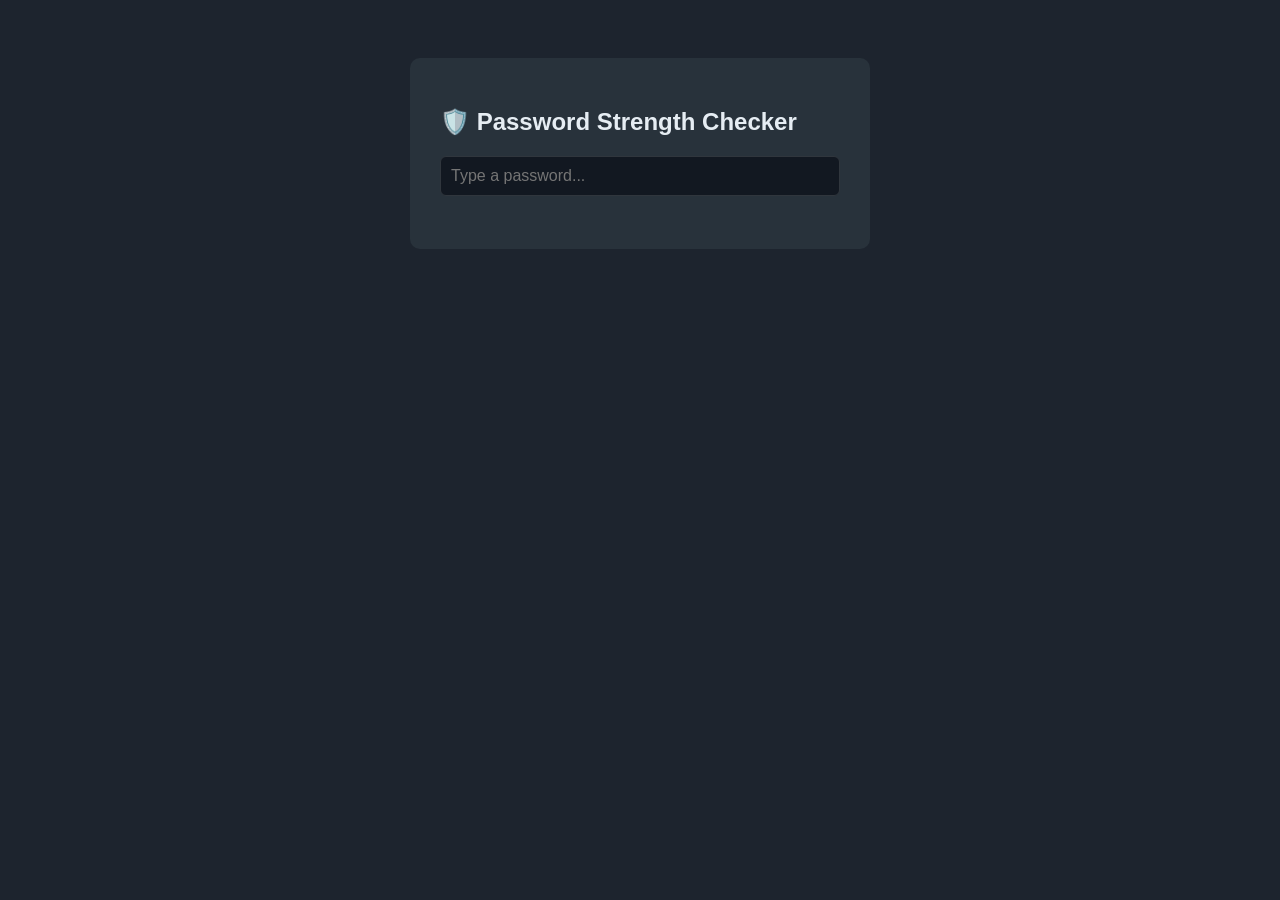
==== index.html @ 9006bfb0 "fix eye icon bug" ====
<!DOCTYPE html>
<html lang="en">

<head>
  <meta charset="UTF-8">
  <title>Personal Security Checkup</title>
  <style>
    body {
      font-family: Arial, sans-serif;
      background: #1d242e;
      color: #e6edf3;
      display: flex;
      justify-content: center;
      padding-top: 50px;
    }

    .card {
      background: #28323b;
      padding: 30px;
      border-radius: 10px;
      width: 400px;
    }

    input {
      width: 100%;
      padding: 10px;
      font-size: 16px;
      border-radius: 6px;
      border: 1px solid #30363d;
      background: #121821;
      color: white;
      box-sizing: border-box;
      padding-right: 35px;
      /* so the text don't run under the icon */
    }

    .input-wrapper {
      position: relative;
    }

    #toggleVisibility {
      display: none;
      position: absolute;
      right: 10px;
      top: 50%;
      transform: translateY(-50%);
      cursor: pointer;
      user-select: none;

    }

    #toggleVisibility svg {
      color: #8b949e;
    }

    #toggleVisibility:hover svg {
      color: #e6edf3;
    }

    #strengthBar {
      height: 5px;
      border-radius: 10px;
      margin-top: 10px;
      transition: 0.3s;
      width: 0%;
    }

    #strengthText {
      margin-top: 8px;
      font-weight: bold;
    }
  </style>
</head>

<body>

  <div class="card">
    <h2>🛡️ Password Strength Checker</h2>
    <!-- <input type="text" id="passwordInput" placeholder="Type a password..." maxlength = "64"> -->
    <div class="input-wrapper">
      <input type="password" id="passwordInput" placeholder="Type a password..." maxlength="64">
      <span id="toggleVisibility">
        <svg id="eyeIcon" xmlns="http://www.w3.org/2000/svg" width="20" height="20" viewBox="0 0 24 24" fill="none"
          stroke="currentColor" stroke-width="2" stroke-linecap="round" stroke-linejoin="round">
          <path
            d="M17.94 17.94A10.94 10.94 0 0 1 12 20c-7 0-11-8-11-8a18.5 18.5 0 0 1 5.06-5.94M9.9 4.24A9.12 9.12 0 0 1 12 4c7 0 11 8 11 8a18.5 18.5 0 0 1-2.16 3.19m-6.72-1.07a3 3 0 1 1-4.24-4.24">
          </path>
          <line x1="1" y1="1" x2="23" y2="23"></line>
        </svg>
      </span>
    </div>
    <div id="strengthBar"></div>
    <div id="strengthText"></div>
  </div>

  <script>
    const input = document.getElementById("passwordInput");
    const bar = document.getElementById("strengthBar");
    const text = document.getElementById("strengthText");
    const toggle = document.getElementById("toggleVisibility");
    const eyeIcon = document.getElementById("eyeIcon");

    toggle.addEventListener("click", () => {
      if (input.type === "password") {
        input.type = "text";
        eyeIcon.innerHTML = `<path d="M1 12s4-8 11-8 11 8 11 8-4 8-11 8-11-8-11-8z"></path><circle cx="12" cy="12" r="3"></circle>`;
      } else {
        input.type = "password";
        eyeIcon.innerHTML = `<path d="M17.94 17.94A10.94 10.94 0 0 1 12 20c-7 0-11-8-11-8a18.5 18.5 0 0 1 5.06-5.94M9.9 4.24A9.12 9.12 0 0 1 12 4c7 0 11 8 11 8a18.5 18.5 0 0 1-2.16 3.19m-6.72-1.07a3 3 0 1 1-4.24-4.24"></path><line x1="1" y1="1" x2="23" y2="23"></line>`;
      }
    });

    input.addEventListener("input", () => {
      const password = input.value;

      if (input.type === "text") {
        input.type = "password";
        eyeIcon.innerHTML = `<path d="M17.94 17.94A10.94 10.94 0 0 1 12 20c-7 0-11-8-11-8a18.5 18.5 0 0 1 5.06-5.94M9.9 4.24A9.12 9.12 0 0 1 12 4c7 0 11 8 11 8a18.5 18.5 0 0 1-2.16 3.19m-6.72-1.07a3 3 0 1 1-4.24-4.24"></path><line x1="1" y1="1" x2="23" y2="23"></line>`;
      }
      
      toggle.style.display = password.length === 0 ? "none" : "block";
      if (password.length === 0) {
        bar.style.width = "0%";
        text.textContent = "";
      } else if (isCommonPassword(password)) {
        bar.style.width = "100%";
        bar.style.background = "red";
        text.textContent = "Very weak - Common Password!";
      }
      else {
        const score = checkStrength(password);
        updateDisplay(score);
      }
    });

    function checkStrength(password) {
      let score = 0;
      if (password.length < 4) score = 0;
      else {
        if (password.length >= 8) score++;
        if (password.length >= 12) score++;
        if (/[a-z]/.test(password)) score++;
        if (/[A-Z]/.test(password)) score++;
        if (/[0-9]/.test(password)) score++;
        if (/[^A-Za-z0-9]/.test(password)) score++;
        if (!/(.)\1\1/.test(password)) score++;
      }
      return score;
    }

    const commonPasswords = [
      "password", "password123", "123456", "123456789", "qwerty",
      "abc123", "letmein", "monkey", "111111", "iloveyou", "000000",
      "admin", "welcome", "qwerty123", "password1", "12345678"
    ];

    function isCommonPassword(password) {
      return commonPasswords.includes(password.toLowerCase());
    }

    function updateDisplay(score) {
      const percent = (score / 7) * 100;
      bar.style.width = percent + "%";

      if (score <= 2) {
        bar.style.background = "red";
        text.textContent = "Weak";
      } else if (score <= 4) {
        bar.style.background = "orange";
        text.textContent = "Moderate";
      } else {
        bar.style.background = "limegreen";
        text.textContent = "Strong";
      }
    }
  </script>

</body>

</html>
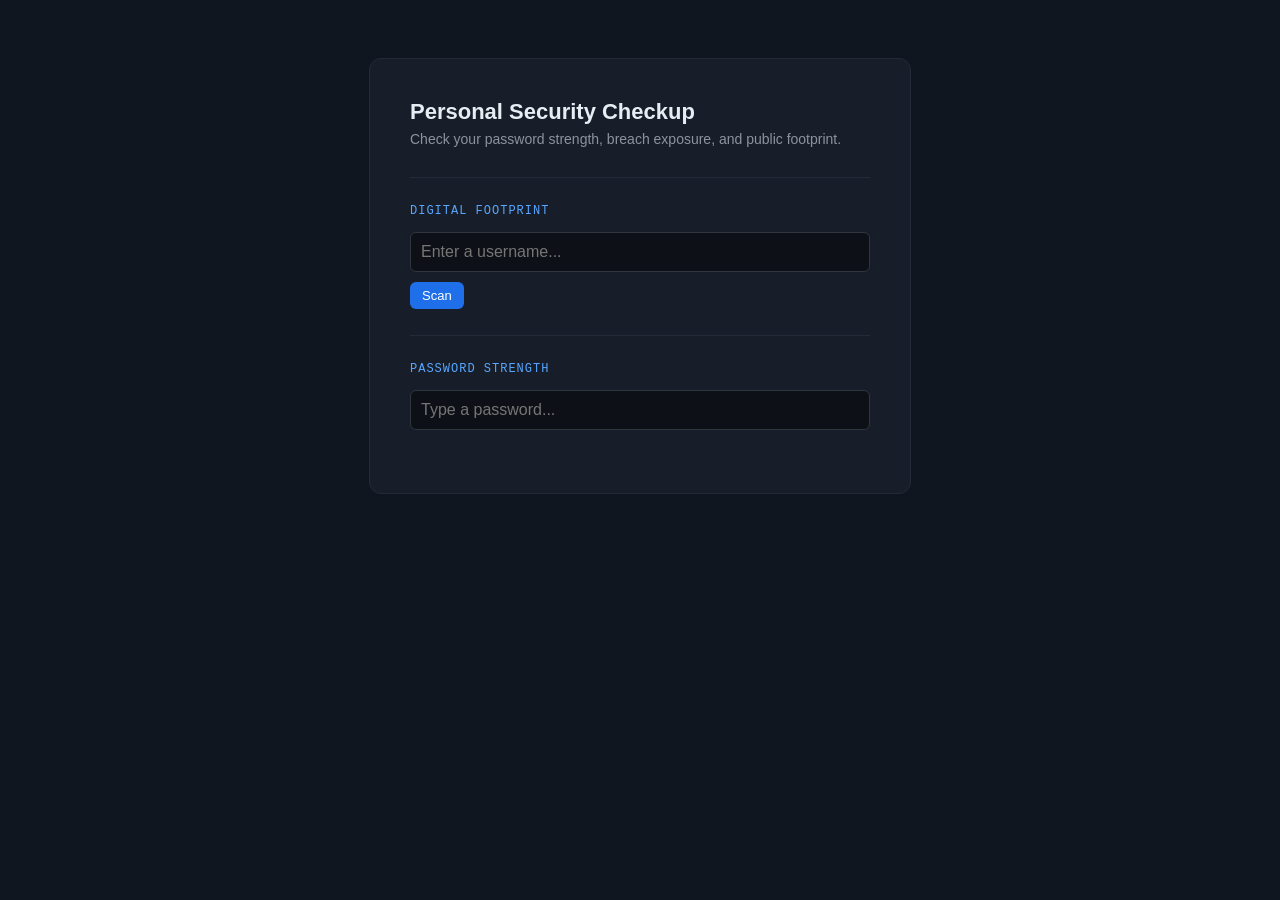
==== commit ca5a462b: "Design UI into a unified card with labeled sections:footprint scanner above password checker" ====
--- a/index.html
+++ b/index.html
@@ -4,177 +4,50 @@
 <head>
   <meta charset="UTF-8">
   <title>Personal Security Checkup</title>
-  <style>
-    body {
-      font-family: Arial, sans-serif;
-      background: #1d242e;
-      color: #e6edf3;
-      display: flex;
-      justify-content: center;
-      padding-top: 50px;
-    }
-
-    .card {
-      background: #28323b;
-      padding: 30px;
-      border-radius: 10px;
-      width: 400px;
-    }
-
-    input {
-      width: 100%;
-      padding: 10px;
-      font-size: 16px;
-      border-radius: 6px;
-      border: 1px solid #30363d;
-      background: #121821;
-      color: white;
-      box-sizing: border-box;
-      padding-right: 35px;
-      /* so the text don't run under the icon */
-    }
-
-    .input-wrapper {
-      position: relative;
-    }
-
-    #toggleVisibility {
-      display: none;
-      position: absolute;
-      right: 10px;
-      top: 50%;
-      transform: translateY(-50%);
-      cursor: pointer;
-      user-select: none;
-
-    }
-
-    #toggleVisibility svg {
-      color: #8b949e;
-    }
-
-    #toggleVisibility:hover svg {
-      color: #e6edf3;
-    }
-
-    #strengthBar {
-      height: 5px;
-      border-radius: 10px;
-      margin-top: 10px;
-      transition: 0.3s;
-      width: 0%;
-    }
-
-    #strengthText {
-      margin-top: 8px;
-      font-weight: bold;
-    }
-  </style>
+  <link rel="stylesheet" href="style.css">
 </head>
 
 <body>
 
-  <div class="card">
-    <h2>🛡️ Password Strength Checker</h2>
-    <!-- <input type="text" id="passwordInput" placeholder="Type a password..." maxlength = "64"> -->
-    <div class="input-wrapper">
-      <input type="password" id="passwordInput" placeholder="Type a password..." maxlength="64">
-      <span id="toggleVisibility">
-        <svg id="eyeIcon" xmlns="http://www.w3.org/2000/svg" width="20" height="20" viewBox="0 0 24 24" fill="none"
-          stroke="currentColor" stroke-width="2" stroke-linecap="round" stroke-linejoin="round">
-          <path
-            d="M17.94 17.94A10.94 10.94 0 0 1 12 20c-7 0-11-8-11-8a18.5 18.5 0 0 1 5.06-5.94M9.9 4.24A9.12 9.12 0 0 1 12 4c7 0 11 8 11 8a18.5 18.5 0 0 1-2.16 3.19m-6.72-1.07a3 3 0 1 1-4.24-4.24">
-          </path>
-          <line x1="1" y1="1" x2="23" y2="23"></line>
-        </svg>
-      </span>
+  <div class="app-container">
+    <div class="main-card">
+      <div class="app-header">
+        <h1>Personal Security Checkup</h1>
+        <p class="app-subtitle">Check your password strength, breach exposure, and public footprint.</p>
+      </div>
+
+      <div class="section">
+        <div class="section-label">DIGITAL FOOTPRINT</div>
+        <input type="text" id="usernameInput" placeholder="Enter a username...">
+        <button id="scanButton">Scan</button>
+        <div id="footprintResults"></div>
+      </div>
+
+      <div class="section">
+        <div class="section-label">PASSWORD STRENGTH</div>
+        <div class="input-wrapper">
+          <input type="password" id="passwordInput" placeholder="Type a password..." maxlength="64">
+          <span id="toggleVisibility">
+            <svg id="eyeIcon" xmlns="http://www.w3.org/2000/svg" width="20" height="20" viewBox="0 0 24 24" fill="none"
+              stroke="currentColor" stroke-width="2" stroke-linecap="round" stroke-linejoin="round">
+              <path
+                d="M17.94 17.94A10.94 10.94 0 0 1 12 20c-7 0-11-8-11-8a18.5 18.5 0 0 1 5.06-5.94M9.9 4.24A9.12 9.12 0 0 1 12 4c7 0 11 8 11 8a18.5 18.5 0 0 1-2.16 3.19m-6.72-1.07a3 3 0 1 1-4.24-4.24">
+              </path>
+              <line x1="1" y1="1" x2="23" y2="23"></line>
+            </svg>
+          </span>
+        </div>
+        <div id="strengthBar"></div>
+        <div class="status-row">
+          <div id="strengthText"></div>
+          <button id="breachButton" style="display:none;">Check for Breaches</button>
+        </div>
+        <div id="breachResult"></div>
+      </div>
     </div>
-    <div id="strengthBar"></div>
-    <div id="strengthText"></div>
   </div>
 
-  <script>
-    const input = document.getElementById("passwordInput");
-    const bar = document.getElementById("strengthBar");
-    const text = document.getElementById("strengthText");
-    const toggle = document.getElementById("toggleVisibility");
-    const eyeIcon = document.getElementById("eyeIcon");
-
-    toggle.addEventListener("click", () => {
-      if (input.type === "password") {
-        input.type = "text";
-        eyeIcon.innerHTML = `<path d="M1 12s4-8 11-8 11 8 11 8-4 8-11 8-11-8-11-8z"></path><circle cx="12" cy="12" r="3"></circle>`;
-      } else {
-        input.type = "password";
-        eyeIcon.innerHTML = `<path d="M17.94 17.94A10.94 10.94 0 0 1 12 20c-7 0-11-8-11-8a18.5 18.5 0 0 1 5.06-5.94M9.9 4.24A9.12 9.12 0 0 1 12 4c7 0 11 8 11 8a18.5 18.5 0 0 1-2.16 3.19m-6.72-1.07a3 3 0 1 1-4.24-4.24"></path><line x1="1" y1="1" x2="23" y2="23"></line>`;
-      }
-    });
-
-    input.addEventListener("input", () => {
-      const password = input.value;
-
-      if (input.type === "text") {
-        input.type = "password";
-        eyeIcon.innerHTML = `<path d="M17.94 17.94A10.94 10.94 0 0 1 12 20c-7 0-11-8-11-8a18.5 18.5 0 0 1 5.06-5.94M9.9 4.24A9.12 9.12 0 0 1 12 4c7 0 11 8 11 8a18.5 18.5 0 0 1-2.16 3.19m-6.72-1.07a3 3 0 1 1-4.24-4.24"></path><line x1="1" y1="1" x2="23" y2="23"></line>`;
-      }
-      
-      toggle.style.display = password.length === 0 ? "none" : "block";
-      if (password.length === 0) {
-        bar.style.width = "0%";
-        text.textContent = "";
-      } else if (isCommonPassword(password)) {
-        bar.style.width = "100%";
-        bar.style.background = "red";
-        text.textContent = "Very weak - Common Password!";
-      }
-      else {
-        const score = checkStrength(password);
-        updateDisplay(score);
-      }
-    });
-
-    function checkStrength(password) {
-      let score = 0;
-      if (password.length < 4) score = 0;
-      else {
-        if (password.length >= 8) score++;
-        if (password.length >= 12) score++;
-        if (/[a-z]/.test(password)) score++;
-        if (/[A-Z]/.test(password)) score++;
-        if (/[0-9]/.test(password)) score++;
-        if (/[^A-Za-z0-9]/.test(password)) score++;
-        if (!/(.)\1\1/.test(password)) score++;
-      }
-      return score;
-    }
-
-    const commonPasswords = [
-      "password", "password123", "123456", "123456789", "qwerty",
-      "abc123", "letmein", "monkey", "111111", "iloveyou", "000000",
-      "admin", "welcome", "qwerty123", "password1", "12345678"
-    ];
-
-    function isCommonPassword(password) {
-      return commonPasswords.includes(password.toLowerCase());
-    }
-
-    function updateDisplay(score) {
-      const percent = (score / 7) * 100;
-      bar.style.width = percent + "%";
-
-      if (score <= 2) {
-        bar.style.background = "red";
-        text.textContent = "Weak";
-      } else if (score <= 4) {
-        bar.style.background = "orange";
-        text.textContent = "Moderate";
-      } else {
-        bar.style.background = "limegreen";
-        text.textContent = "Strong";
-      }
-    }
-  </script>
-
+  <script src="script.js"></script>
 </body>
 
 </html>
--- a/style.css
+++ b/style.css
@@ -0,0 +1,190 @@
+body {
+  font-family: Arial, sans-serif;
+  background: #10161f;
+  color: #e6edf3;
+  display: flex;
+  justify-content: center;
+  padding: 50px 20px;
+}
+
+.app-container {
+  display: flex;
+  justify-content: center;
+  width: 100%;
+}
+
+.main-card {
+  background: #171e29;
+  border: 1px solid #232b38;
+  border-radius: 12px;
+  padding: 40px;
+  width: 460px;
+}
+
+.app-header {
+  margin-bottom: 30px;
+}
+
+.app-header h1 {
+  font-size: 22px;
+  margin: 0 0 6px 0;
+}
+
+.app-subtitle {
+  color: #8b949e;
+  font-size: 14px;
+  margin: 0;
+}
+
+.section {
+  padding-top: 26px;
+  border-top: 1px solid #232b38;
+  margin-top: 26px;
+}
+
+.section:first-of-type {
+  padding-top: 0;
+  border-top: none;
+  margin-top: 0;
+}
+
+.section-label {
+  font-family: "Courier New", monospace;
+  font-size: 12px;
+  letter-spacing: 1px;
+  color: #58a6ff;
+  margin-bottom: 14px;
+}
+
+input {
+  width: 100%;
+  padding: 10px;
+  font-size: 16px;
+  border-radius: 6px;
+  border: 1px solid #30363d;
+  background: #0d1117;
+  color: white;
+  box-sizing: border-box;
+}
+
+#passwordInput {
+  padding-right: 35px;
+}
+
+.input-wrapper {
+  position: relative;
+}
+
+#toggleVisibility {
+  display: none;
+  position: absolute;
+  right: 10px;
+  top: 50%;
+  transform: translateY(-50%);
+  cursor: pointer;
+  user-select: none;
+}
+
+#toggleVisibility svg {
+  color: #8b949e;
+}
+
+#toggleVisibility:hover svg {
+  color: #e6edf3;
+}
+
+#strengthBar {
+  height: 5px;
+  border-radius: 10px;
+  margin-top: 10px;
+  transition: 0.3s;
+  width: 0%;
+}
+
+#strengthText {
+  font-weight: bold;
+}
+
+.status-row {
+  display: flex;
+  justify-content: space-between;
+  align-items: center;
+  width: 100%;
+  margin-top: 8px;
+}
+
+#breachButton,
+#scanButton {
+  padding: 6px 12px;
+  background: #1f6feb;
+  color: white;
+  border: none;
+  border-radius: 6px;
+  font-size: 13px;
+  cursor: pointer;
+}
+
+#breachButton {
+  animation: pulse 2.2s infinite;
+}
+
+#breachButton:hover,
+#scanButton:hover {
+  background: #388bfd;
+}
+
+#scanButton {
+  margin-top: 10px;
+}
+
+@keyframes pulse {
+  0% {
+    box-shadow: 0 0 0 0 rgba(31, 111, 235, 0.35);
+  }
+
+  70% {
+    box-shadow: 0 0 0 6px rgba(31, 111, 235, 0);
+  }
+
+  100% {
+    box-shadow: 0 0 0 0 rgba(31, 111, 235, 0);
+  }
+}
+
+#breachResult {
+  margin-top: 12px;
+  padding: 10px;
+  border-radius: 6px;
+  font-size: 14px;
+  display: none;
+}
+
+#breachResult.breached {
+  background: rgba(248, 81, 73, 0.15);
+  color: #ff7b72;
+  border: 1px solid #f85149;
+  display: block;
+}
+
+#breachResult.safe {
+  background: rgba(46, 160, 67, 0.15);
+  color: #56d364;
+  border: 1px solid #2ea043;
+  display: block;
+}
+
+#footprintResults {
+  margin-top: 15px;
+}
+
+.platform-row {
+  display: flex;
+  justify-content: space-between;
+  align-items: center;
+  padding: 8px 0;
+  border-bottom: 1px solid #30363d;
+}
+
+.platform-row:last-child {
+  border-bottom: none;
+}
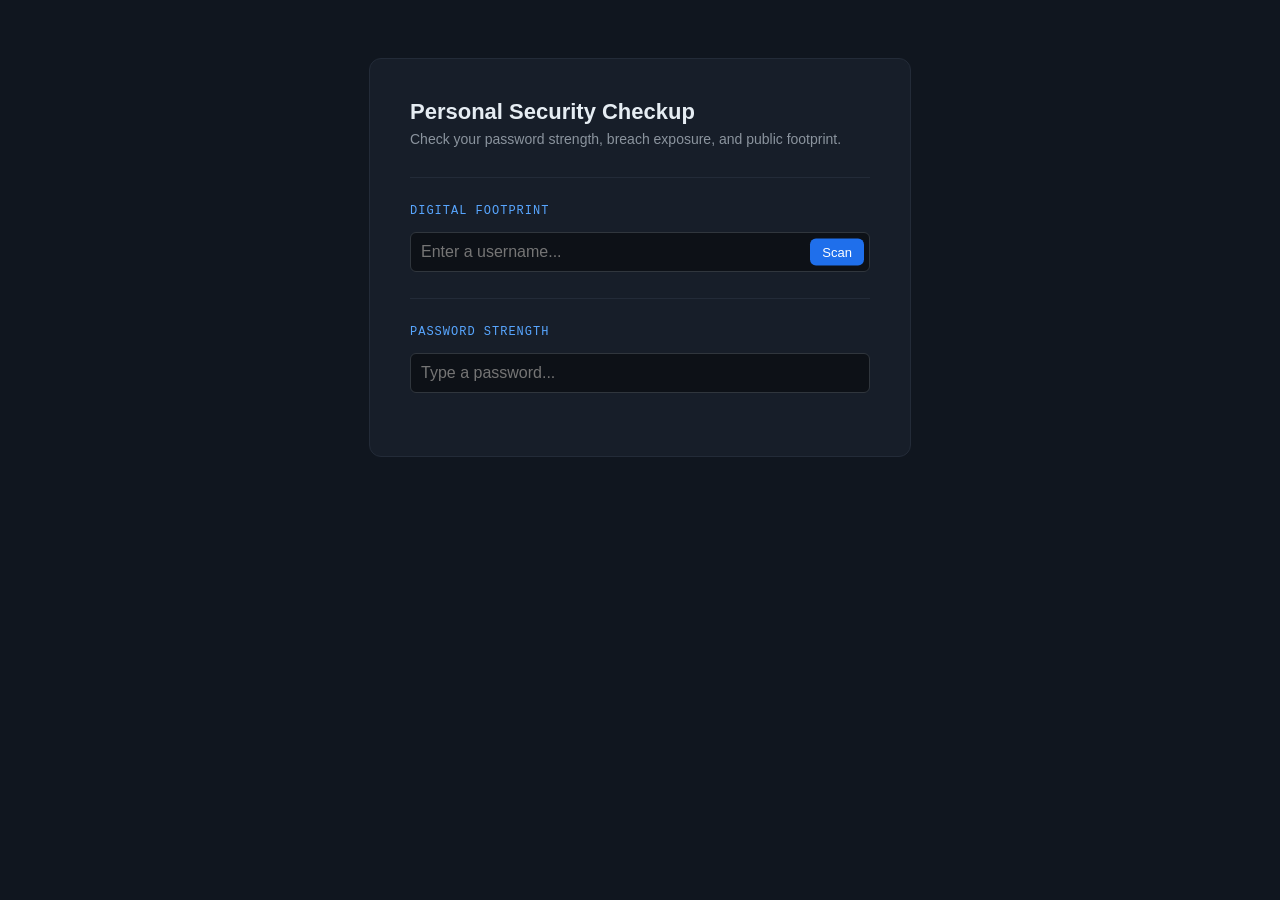
==== commit 5a60827c: "Add manual-check links for Instagram, X/Twitter,Reddit and LinkedIn; fix row variable bug; move scan" ====
--- a/index.html
+++ b/index.html
@@ -18,8 +18,10 @@
 
       <div class="section">
         <div class="section-label">DIGITAL FOOTPRINT</div>
-        <input type="text" id="usernameInput" placeholder="Enter a username...">
-        <button id="scanButton">Scan</button>
+        <div class="input-wrapper">
+          <input type="text" id="usernameInput" placeholder="Enter a username...">
+          <button id="scanButton">Scan</button>
+        </div>
         <div id="footprintResults"></div>
       </div>
 
--- a/style.css
+++ b/style.css
@@ -187,4 +187,16 @@
 
 .platform-row:last-child {
   border-bottom: none;
+}
+
+#usernameInput {
+  padding-right: 70px;
+}
+
+.input-wrapper #scanButton {
+  position: absolute;
+  right: 6px;
+  top: 50%;
+  transform: translateY(-50%);
+  margin-top: 0;
 }
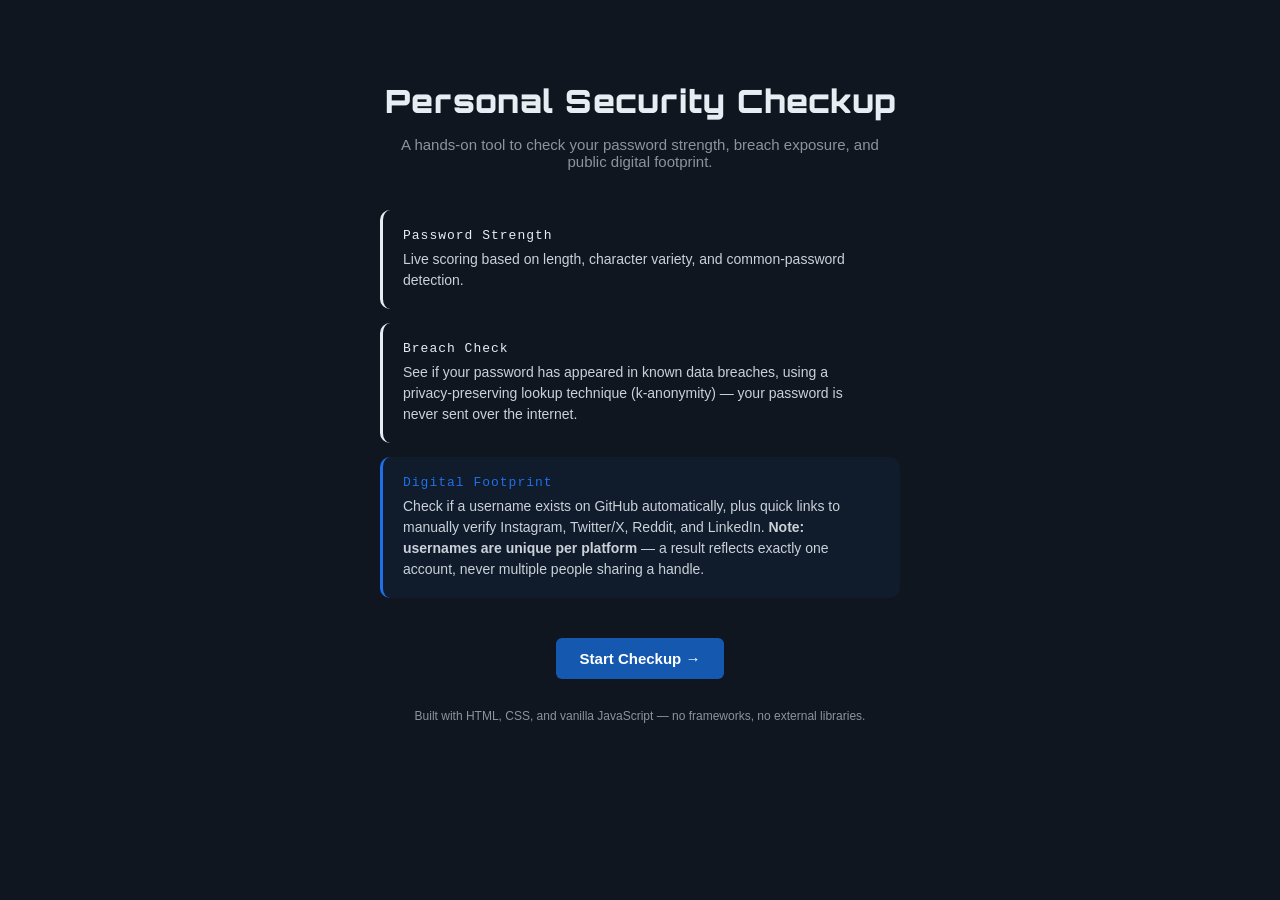
==== commit 08bcf9fc: "Design landing page: add gradient-styled feature cards, Orbitron heading font, darker start button" ====
--- a/index.html
+++ b/index.html
@@ -2,54 +2,45 @@
 <html lang="en">
 
 <head>
-  <meta charset="UTF-8">
-  <title>Personal Security Checkup</title>
-  <link rel="stylesheet" href="style.css">
+    <meta charset="UTF-8">
+    <title>Personal Security Checkup</title>
+    <link href="https://fonts.googleapis.com/css2?family=Orbitron:wght@700;900&display=swap" rel="stylesheet">
+    <link rel="stylesheet" href="style.css">
 </head>
 
 <body>
 
-  <div class="app-container">
-    <div class="main-card">
-      <div class="app-header">
+    <div class="landing-container">
         <h1>Personal Security Checkup</h1>
-        <p class="app-subtitle">Check your password strength, breach exposure, and public footprint.</p>
-      </div>
+        <p class="tagline">A hands-on tool to check your password strength, breach exposure, and public digital
+            footprint.</p>
 
-      <div class="section">
-        <div class="section-label">DIGITAL FOOTPRINT</div>
-        <div class="input-wrapper">
-          <input type="text" id="usernameInput" placeholder="Enter a username...">
-          <button id="scanButton">Scan</button>
+        <div class="feature-list">
+            <div class="feature-item">
+                <span class="feature-label">Password Strength</span>
+                <span class="feature-desc">Live scoring based on length, character variety, and common-password
+                    detection.</span>
+            </div>
+            <div class="feature-item">
+                <span class="feature-label">Breach Check</span>
+                <span class="feature-desc">See if your password has appeared in known data breaches, using a
+                    privacy-preserving lookup technique (k-anonymity) — your password is never sent over the
+                    internet.</span>
+            </div>
+            <div class="feature-item footprint">
+                <span class="feature-label">Digital Footprint</span>
+                <span class="feature-desc">Check if a username exists on GitHub automatically, plus quick links to
+                    manually verify Instagram, Twitter/X, Reddit, and LinkedIn. <strong>Note: usernames are unique per
+                        platform</strong> — a result reflects exactly one account, never multiple people sharing a
+                    handle.</span>
+            </div>
         </div>
-        <div id="footprintResults"></div>
-      </div>
 
-      <div class="section">
-        <div class="section-label">PASSWORD STRENGTH</div>
-        <div class="input-wrapper">
-          <input type="password" id="passwordInput" placeholder="Type a password..." maxlength="64">
-          <span id="toggleVisibility">
-            <svg id="eyeIcon" xmlns="http://www.w3.org/2000/svg" width="20" height="20" viewBox="0 0 24 24" fill="none"
-              stroke="currentColor" stroke-width="2" stroke-linecap="round" stroke-linejoin="round">
-              <path
-                d="M17.94 17.94A10.94 10.94 0 0 1 12 20c-7 0-11-8-11-8a18.5 18.5 0 0 1 5.06-5.94M9.9 4.24A9.12 9.12 0 0 1 12 4c7 0 11 8 11 8a18.5 18.5 0 0 1-2.16 3.19m-6.72-1.07a3 3 0 1 1-4.24-4.24">
-              </path>
-              <line x1="1" y1="1" x2="23" y2="23"></line>
-            </svg>
-          </span>
-        </div>
-        <div id="strengthBar"></div>
-        <div class="status-row">
-          <div id="strengthText"></div>
-          <button id="breachButton" style="display:none;">Check for Breaches</button>
-        </div>
-        <div id="breachResult"></div>
-      </div>
+        <a href="checkup-tool/index.html" class="start-button">Start Checkup →</a>
+
+        <p class="built-with">Built with HTML, CSS, and vanilla JavaScript — no frameworks, no external libraries.</p>
     </div>
-  </div>
 
-  <script src="script.js"></script>
 </body>
 
 </html>
--- a/style.css
+++ b/style.css
@@ -4,199 +4,103 @@
   color: #e6edf3;
   display: flex;
   justify-content: center;
-  padding: 50px 20px;
-}
-
-.app-container {
-  display: flex;
-  justify-content: center;
-  width: 100%;
-}
-
-.main-card {
-  background: #171e29;
-  border: 1px solid #232b38;
-  border-radius: 12px;
-  padding: 40px;
-  width: 460px;
-}
-
-.app-header {
-  margin-bottom: 30px;
-}
-
-.app-header h1 {
-  font-size: 22px;
-  margin: 0 0 6px 0;
-}
-
-.app-subtitle {
-  color: #8b949e;
-  font-size: 14px;
+  padding: 60px 20px;
   margin: 0;
 }
 
-.section {
-  padding-top: 26px;
-  border-top: 1px solid #232b38;
-  margin-top: 26px;
+.landing-container {
+  max-width: 520px;
+  text-align: center;
 }
 
-.section:first-of-type {
-  padding-top: 0;
-  border-top: none;
-  margin-top: 0;
-}
-
-.section-label {
-  font-family: "Courier New", monospace;
-  font-size: 12px;
+h1 {
+  font-family: "Orbitron", sans-serif;
+  font-weight: 900;
+  font-size: 32px;
   letter-spacing: 1px;
-  color: #58a6ff;
   margin-bottom: 14px;
 }
 
-input {
-  width: 100%;
-  padding: 10px;
-  font-size: 16px;
-  border-radius: 6px;
-  border: 1px solid #30363d;
-  background: #0d1117;
-  color: white;
-  box-sizing: border-box;
+.tagline {
+  color: #8b949e;
+  font-size: 15px;
+  margin-bottom: 40px;
 }
 
-#passwordInput {
-  padding-right: 35px;
+.feature-list {
+  text-align: left;
+  margin-bottom: 40px;
+  display: flex;
+  flex-direction: column;
+  gap: 14px;
 }
 
-.input-wrapper {
-  position: relative;
+.feature-item {
+  padding: 18px 20px;
+  border-radius: 10px;
+  border-left: 3px solid;
 }
 
-#toggleVisibility {
-  display: none;
-  position: absolute;
-  right: 10px;
-  top: 50%;
-  transform: translateY(-50%);
-  cursor: pointer;
-  user-select: none;
+.feature-item.password {
+  background: rgba(121, 192, 255, 0.16);
+  border-left-color: #79c0ff;
 }
 
-#toggleVisibility svg {
-  color: #8b949e;
+.feature-item.password .feature-label {
+  color: #79c0ff;
 }
 
-#toggleVisibility:hover svg {
-  color: #e6edf3;
+.feature-item.breach {
+  background: rgba(88, 166, 255, 0.10);
+  border-left-color: #58a6ff;
 }
 
-#strengthBar {
-  height: 5px;
-  border-radius: 10px;
-  margin-top: 10px;
-  transition: 0.3s;
-  width: 0%;
+.feature-item.breach .feature-label {
+  color: #58a6ff;
 }
 
-#strengthText {
-  font-weight: bold;
+.feature-item.footprint {
+  background: rgba(31, 111, 235, 0.06);
+  border-left-color: #1f6feb;
 }
 
-.status-row {
-  display: flex;
-  justify-content: space-between;
-  align-items: center;
-  width: 100%;
-  margin-top: 8px;
+.feature-item.footprint .feature-label {
+  color: #1f6feb;
 }
 
-#breachButton,
-#scanButton {
-  padding: 6px 12px;
-  background: #1f6feb;
-  color: white;
-  border: none;
-  border-radius: 6px;
+.feature-label {
+  display: block;
+  font-family: "Courier New", monospace;
   font-size: 13px;
-  cursor: pointer;
+  letter-spacing: 1px;
+  margin-bottom: 6px;
 }
 
-#breachButton {
-  animation: pulse 2.2s infinite;
+.feature-desc {
+  display: block;
+  font-size: 14px;
+  color: #c9d1d9;
+  line-height: 1.5;
 }
 
-#breachButton:hover,
-#scanButton:hover {
-  background: #388bfd;
+.start-button {
+  display: inline-block;
+  background: #1558b0;
+  color: white;
+  text-decoration: none;
+  padding: 12px 24px;
+  border-radius: 6px;
+  font-size: 15px;
+  font-weight: bold;
+  transition: 0.2s;
 }
 
-#scanButton {
-  margin-top: 10px;
+.start-button:hover {
+  background: #1a6fd6;
 }
 
-@keyframes pulse {
-  0% {
-    box-shadow: 0 0 0 0 rgba(31, 111, 235, 0.35);
-  }
-
-  70% {
-    box-shadow: 0 0 0 6px rgba(31, 111, 235, 0);
-  }
-
-  100% {
-    box-shadow: 0 0 0 0 rgba(31, 111, 235, 0);
-  }
-}
-
-#breachResult {
-  margin-top: 12px;
-  padding: 10px;
-  border-radius: 6px;
-  font-size: 14px;
-  display: none;
-}
-
-#breachResult.breached {
-  background: rgba(248, 81, 73, 0.15);
-  color: #ff7b72;
-  border: 1px solid #f85149;
-  display: block;
-}
-
-#breachResult.safe {
-  background: rgba(46, 160, 67, 0.15);
-  color: #56d364;
-  border: 1px solid #2ea043;
-  display: block;
-}
-
-#footprintResults {
-  margin-top: 15px;
-}
-
-.platform-row {
-  display: flex;
-  justify-content: space-between;
-  align-items: center;
-  padding: 8px 0;
-  border-bottom: 1px solid #30363d;
-}
-
-.platform-row:last-child {
-  border-bottom: none;
-}
-
-#usernameInput {
-  padding-right: 70px;
-}
-
-.input-wrapper #scanButton {
-  position: absolute;
-  right: 6px;
-  top: 50%;
-  transform: translateY(-50%);
-  margin-top: 0;
+.built-with {
+  margin-top: 30px;
+  font-size: 12px;
+  color: #8b949e;
 }
